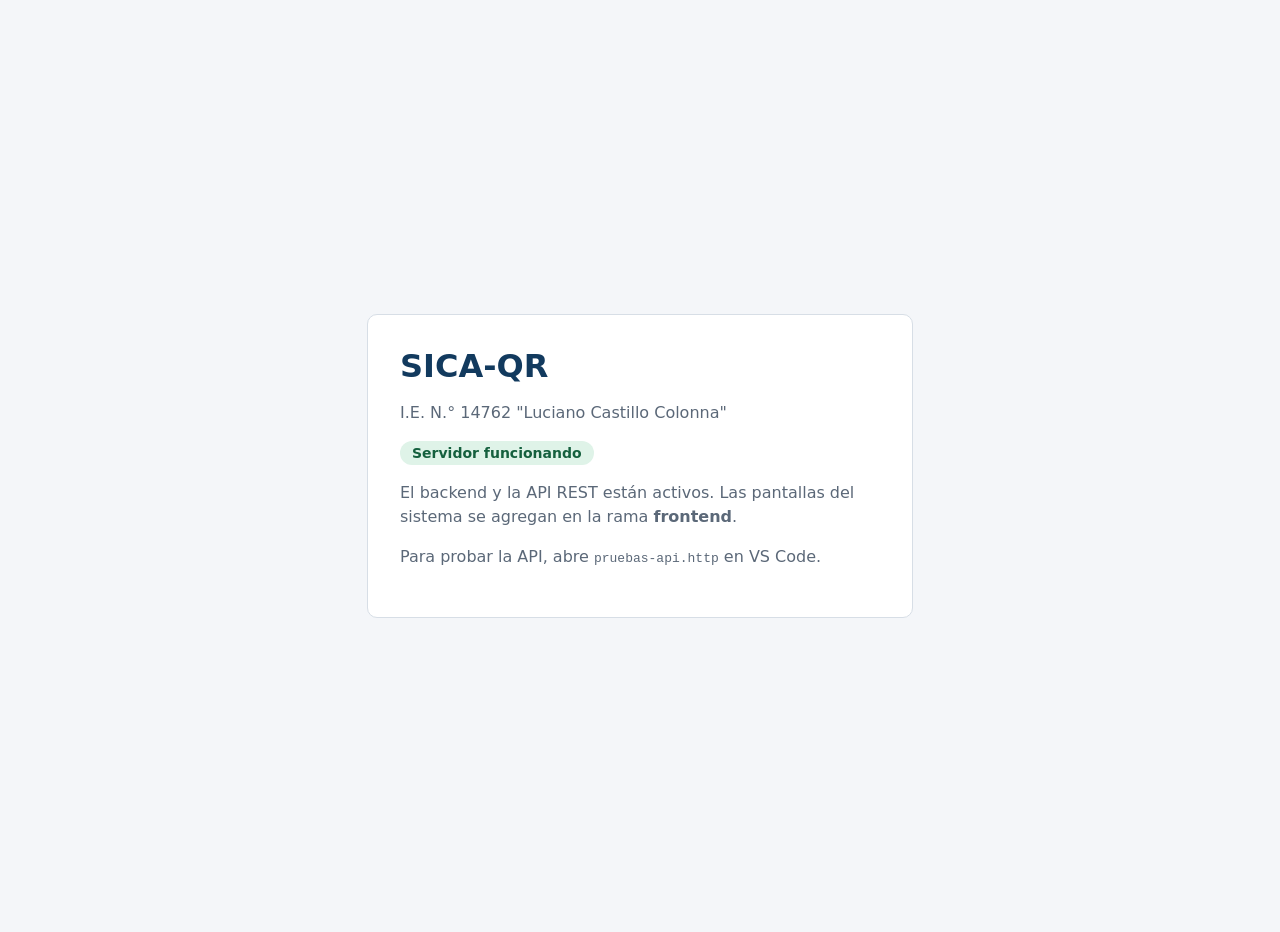
==== src/main/resources/static/index.html @ 2e221d0b "Agrega la pagina de inicio del servidor" ====
<!DOCTYPE html>
<html lang="es">
<head>
    <meta charset="UTF-8">
    <meta name="viewport" content="width=device-width, initial-scale=1">
    <title>SICA-QR</title>
    <style>
        body { font-family: "Segoe UI", system-ui, sans-serif; background: #f4f6f9; color: #1e2a38;
               display: flex; min-height: 100vh; align-items: center; justify-content: center; margin: 0; padding: 16px; }
        .caja { background: #fff; border: 1px solid #d7dee6; border-radius: 10px; padding: 32px; max-width: 480px; }
        h1 { margin: 0 0 4px; color: #123a5e; }
        p { color: #5b6878; line-height: 1.5; }
        .ok { display: inline-block; background: #dff3e8; color: #15603e; padding: 4px 12px;
              border-radius: 12px; font-weight: 600; font-size: 14px; }
    </style>
</head>
<body>
<div class="caja">
    <h1>SICA-QR</h1>
    <p>I.E. N.° 14762 "Luciano Castillo Colonna"</p>
    <span class="ok">Servidor funcionando</span>
    <p>El backend y la API REST están activos. Las pantallas del sistema
       se agregan en la rama <strong>frontend</strong>.</p>
    <p>Para probar la API, abre <code>pruebas-api.http</code> en VS Code.</p>
</div>
</body>
</html>
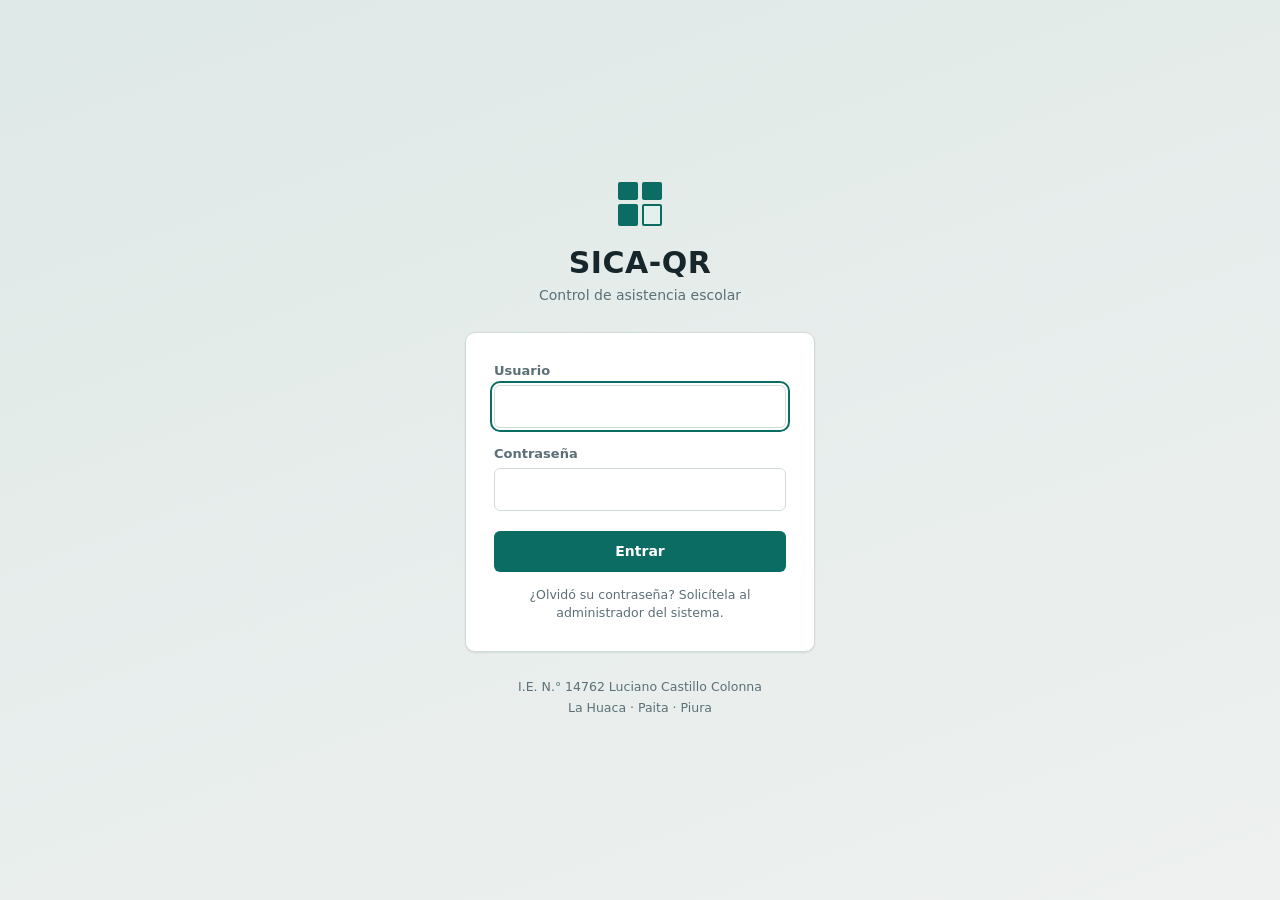
==== commit eeca7b9c: "Implementa el inicio de sesion (V01) y los estilos del sistema" ====
--- a/src/main/resources/static/index.html
+++ b/src/main/resources/static/index.html
@@ -1,27 +1,43 @@
 <!DOCTYPE html>
 <html lang="es">
 <head>
-    <meta charset="UTF-8">
-    <meta name="viewport" content="width=device-width, initial-scale=1">
-    <title>SICA-QR</title>
-    <style>
-        body { font-family: "Segoe UI", system-ui, sans-serif; background: #f4f6f9; color: #1e2a38;
-               display: flex; min-height: 100vh; align-items: center; justify-content: center; margin: 0; padding: 16px; }
-        .caja { background: #fff; border: 1px solid #d7dee6; border-radius: 10px; padding: 32px; max-width: 480px; }
-        h1 { margin: 0 0 4px; color: #123a5e; }
-        p { color: #5b6878; line-height: 1.5; }
-        .ok { display: inline-block; background: #dff3e8; color: #15603e; padding: 4px 12px;
-              border-radius: 12px; font-weight: 600; font-size: 14px; }
-    </style>
+  <meta charset="UTF-8">
+  <meta name="viewport" content="width=device-width, initial-scale=1.0">
+  <title>SICA-QR · Inicio de sesión</title>
+  <link rel="stylesheet" href="css/estilos.css">
 </head>
 <body>
-<div class="caja">
+
+<!-- V01 · Inicio de sesión (RF-12, RNF-04) -->
+<div class="acceso">
+  <div class="acceso-marca">
+    <div class="logo-qr" aria-hidden="true">
+      <span></span><span></span><span></span><span></span>
+    </div>
     <h1>SICA-QR</h1>
-    <p>I.E. N.° 14762 "Luciano Castillo Colonna"</p>
-    <span class="ok">Servidor funcionando</span>
-    <p>El backend y la API REST están activos. Las pantallas del sistema
-       se agregan en la rama <strong>frontend</strong>.</p>
-    <p>Para probar la API, abre <code>pruebas-api.http</code> en VS Code.</p>
+    <p>Control de asistencia escolar</p>
+  </div>
+
+  <form class="acceso-form" id="formulario" novalidate>
+    <div class="mensaje-error" id="error" hidden></div>
+
+    <label for="usuario">Usuario</label>
+    <input id="usuario" type="text" autocomplete="username" required autofocus>
+
+    <label for="clave">Contraseña</label>
+    <input id="clave" type="password" autocomplete="current-password" required>
+
+    <button class="boton-principal" type="submit" id="boton-entrar">Entrar</button>
+    <p class="acceso-nota">¿Olvidó su contraseña? Solicítela al administrador del sistema.</p>
+  </form>
+
+  <p class="acceso-pie">
+    I.E. N.° 14762 Luciano Castillo Colonna<br>
+    La Huaca · Paita · Piura
+  </p>
 </div>
+
+<script src="js/comun.js"></script>
+<script src="js/login.js"></script>
 </body>
 </html>
--- a/src/main/resources/static/css/estilos.css
+++ b/src/main/resources/static/css/estilos.css
@@ -0,0 +1,552 @@
+/* ===========================================================
+   SICA-QR · Hoja de estilos
+   Basada en los prototipos de interfaz del proyecto.
+   =========================================================== */
+
+:root {
+  --tinta:        #17262b;
+  --tinta-suave:  #5b6f77;
+  --papel:        #eef1f0;
+  --blanco:       #ffffff;
+  --linea:        #d3dbd9;
+
+  --marca:        #0a6c62;
+  --marca-oscura: #075048;
+  --marca-clara:  #e2f0ee;
+
+  --puntual:      #0d7a52;
+  --tardanza:     #a86a06;
+  --falta:        #a52f2f;
+  --sin-red:      #4a5c70;
+
+  --radio:        6px;
+  --sombra:       0 1px 2px rgba(23, 38, 43, .10);
+}
+
+* { box-sizing: border-box; }
+
+body {
+  margin: 0;
+  font-family: "Segoe UI", system-ui, -apple-system, Roboto, Arial, sans-serif;
+  font-size: 15px;
+  line-height: 1.5;
+  color: var(--tinta);
+  background: var(--papel);
+}
+
+h1, h2 { margin: 0; font-weight: 600; }
+p { margin: 0; }
+
+/* ---------- Botones ---------- */
+.boton-principal,
+.boton-secundario,
+.boton-peligro {
+  font: inherit;
+  font-size: 14px;
+  padding: 9px 18px;
+  border-radius: var(--radio);
+  cursor: pointer;
+  border: 1px solid transparent;
+}
+.boton-principal { background: var(--marca); color: #fff; font-weight: 600; }
+.boton-principal:hover { background: var(--marca-oscura); }
+.boton-secundario { background: var(--blanco); color: var(--tinta); border-color: var(--linea); }
+.boton-secundario:hover { border-color: var(--tinta-suave); }
+.boton-peligro { background: var(--blanco); color: var(--falta); border-color: #e0bcbc; }
+.boton-peligro:hover { background: #fbf1f1; }
+
+:focus-visible { outline: 2px solid var(--marca); outline-offset: 2px; }
+
+/* ---------- Logo ---------- */
+.logo-qr {
+  width: 44px; height: 44px;
+  display: grid;
+  grid-template-columns: 1fr 1fr;
+  gap: 4px;
+}
+.logo-qr span { background: var(--marca); border-radius: 2px; }
+.logo-qr span:nth-child(4) { background: var(--marca-clara); border: 2px solid var(--marca); }
+.logo-qr.chico { width: 26px; height: 26px; gap: 2px; }
+
+/* ===========================================================
+   1 · INGRESO
+   =========================================================== */
+.acceso {
+  min-height: 100vh;
+  display: flex;
+  flex-direction: column;
+  justify-content: center;
+  align-items: center;
+  padding: 40px 20px;
+  background: linear-gradient(160deg, #dfe9e7, var(--papel));
+}
+.acceso-marca { text-align: center; margin-bottom: 26px; }
+.acceso-marca .logo-qr { margin: 0 auto 14px; }
+.acceso-marca h1 { font-size: 30px; letter-spacing: .5px; }
+.acceso-marca p { color: var(--tinta-suave); font-size: 14px; }
+
+.acceso-form {
+  width: 100%;
+  max-width: 350px;
+  background: var(--blanco);
+  padding: 28px;
+  border: 1px solid var(--linea);
+  border-radius: 10px;
+  box-shadow: var(--sombra);
+}
+.acceso-form label {
+  display: block;
+  font-size: 13px;
+  font-weight: 600;
+  margin-bottom: 5px;
+  color: var(--tinta-suave);
+}
+.acceso-form input,
+.acceso-form select {
+  width: 100%;
+  font: inherit;
+  padding: 9px 11px;
+  margin-bottom: 16px;
+  border: 1px solid var(--linea);
+  border-radius: var(--radio);
+  background: var(--blanco);
+}
+.acceso-form .boton-principal { width: 100%; margin-top: 4px; }
+.acceso-nota { font-size: 12.5px; color: var(--tinta-suave); text-align: center; margin-top: 14px; }
+.acceso-pie {
+  margin-top: 24px;
+  text-align: center;
+  font-size: 12.5px;
+  color: var(--tinta-suave);
+  line-height: 1.7;
+}
+
+/* ===========================================================
+   ESTRUCTURA DE LAS PANTALLAS DE ESCRITORIO
+   =========================================================== */
+.app {
+  display: flex;
+  min-height: 100vh;
+}
+
+.menu {
+  width: 220px;
+  flex-shrink: 0;
+  background: #17303a;
+  color: #c3d2d3;
+  display: flex;
+  flex-direction: column;
+}
+.menu-marca {
+  display: flex;
+  align-items: center;
+  gap: 10px;
+  padding: 18px 18px;
+  color: #fff;
+  border-bottom: 1px solid #2a4650;
+}
+.menu-marca .logo-qr span { background: #3fbfae; }
+.menu-marca .logo-qr span:nth-child(4) { background: transparent; border-color: #3fbfae; }
+.menu nav { padding: 12px 0; flex: 1; }
+.menu nav a {
+  display: block;
+  padding: 10px 18px;
+  color: #c3d2d3;
+  text-decoration: none;
+  font-size: 14px;
+}
+.menu nav a:hover { background: #1f3d48; color: #fff; }
+.menu nav a.activo {
+  background: #1f3d48;
+  color: #fff;
+  font-weight: 600;
+  box-shadow: inset 3px 0 0 #3fbfae;
+}
+.menu-usuario {
+  padding: 16px 18px;
+  border-top: 1px solid #2a4650;
+  font-size: 13px;
+}
+.menu-usuario span { display: block; color: #fff; font-weight: 600; }
+.menu-usuario small { color: #8ba3a6; }
+
+.contenido { flex: 1; padding: 26px 30px; min-width: 0; }
+
+.cabecera {
+  display: flex;
+  justify-content: space-between;
+  align-items: flex-start;
+  gap: 20px;
+  margin-bottom: 22px;
+  flex-wrap: wrap;
+}
+.cabecera h1 { font-size: 23px; }
+.cabecera p { font-size: 13.5px; color: var(--tinta-suave); margin-top: 3px; }
+.pastilla-conexion {
+  font-size: 12.5px;
+  font-weight: 600;
+  padding: 5px 12px;
+  border-radius: 20px;
+  color: var(--puntual);
+  background: #e4f2eb;
+  border: 1px solid #bcdccb;
+}
+.exportar { display: flex; gap: 8px; }
+
+/* ---------- Filtros ---------- */
+.filtros {
+  display: flex;
+  gap: 14px;
+  align-items: flex-end;
+  flex-wrap: wrap;
+  padding: 14px 16px;
+  margin-bottom: 18px;
+  background: var(--blanco);
+  border: 1px solid var(--linea);
+  border-radius: var(--radio);
+}
+.filtros label { font-size: 12.5px; font-weight: 600; color: var(--tinta-suave); }
+.filtros select,
+.filtros input {
+  display: block;
+  font: inherit;
+  font-size: 14px;
+  font-weight: 400;
+  color: var(--tinta);
+  margin-top: 4px;
+  padding: 7px 10px;
+  border: 1px solid var(--linea);
+  border-radius: var(--radio);
+  background: var(--blanco);
+}
+
+/* ---------- Resumen numérico ---------- */
+.resumen {
+  display: grid;
+  grid-template-columns: repeat(4, 1fr);
+  gap: 14px;
+  margin-bottom: 20px;
+}
+.dato {
+  background: var(--blanco);
+  border: 1px solid var(--linea);
+  border-radius: var(--radio);
+  padding: 14px 16px;
+}
+.dato strong { display: block; font-size: 26px; font-weight: 600; line-height: 1.1; }
+.dato span { font-size: 12.5px; color: var(--tinta-suave); }
+.c-puntual  { color: var(--puntual); }
+.c-tardanza { color: var(--tardanza); }
+.c-falta    { color: var(--falta); }
+
+/* ---------- Tabla ---------- */
+.tabla {
+  width: 100%;
+  border-collapse: collapse;
+  background: var(--blanco);
+  border: 1px solid var(--linea);
+  border-radius: var(--radio);
+  overflow: hidden;
+  font-size: 14px;
+}
+.tabla th {
+  text-align: left;
+  font-size: 12.5px;
+  font-weight: 600;
+  color: var(--tinta-suave);
+  padding: 11px 14px;
+  background: #e7ecea;
+  border-bottom: 1px solid var(--linea);
+}
+.tabla td { padding: 11px 14px; border-bottom: 1px solid #e6ecea; }
+.tabla tbody tr:last-child td { border-bottom: 0; }
+.tabla.compacta { font-size: 13.5px; }
+.tabla.compacta th,
+.tabla.compacta td { padding: 9px 12px; }
+
+/* ---------- Estados de asistencia ---------- */
+.estado {
+  display: inline-block;
+  font-size: 12.5px;
+  font-weight: 600;
+  padding: 3px 10px;
+  border-radius: 20px;
+  border: 1px solid;
+}
+.estado.puntual  { color: var(--puntual);  background: #e4f2eb; border-color: #b9d9c7; }
+.estado.tardanza { color: var(--tardanza); background: #fbf1de; border-color: #e8d3a4; }
+.estado.falta    { color: var(--falta);    background: #f9e9e9; border-color: #e2bebe; }
+.estado.pendiente-chip { color: var(--sin-red); background: #e9edf1; border-color: #c8d2dc; }
+.estado.aprobado { color: var(--puntual); background: #e4f2eb; border-color: #b9d9c7; }
+
+.enviado   { font-size: 13px; color: var(--tinta-suave); }
+.pendiente { font-size: 13px; color: var(--tardanza); font-weight: 600; }
+
+/* ---------- Dos columnas ---------- */
+.dos-columnas {
+  display: grid;
+  grid-template-columns: 340px 1fr;
+  gap: 18px;
+  align-items: start;
+}
+
+/* ---------- Justificaciones ---------- */
+.lista {
+  background: var(--blanco);
+  border: 1px solid var(--linea);
+  border-radius: var(--radio);
+  overflow: hidden;
+}
+.solicitud {
+  display: flex;
+  justify-content: space-between;
+  align-items: center;
+  gap: 10px;
+  padding: 13px 15px;
+  border-bottom: 1px solid #e6ecea;
+  cursor: pointer;
+}
+.solicitud:last-child { border-bottom: 0; }
+.solicitud:hover { background: #f3f7f6; }
+.solicitud.seleccionada { background: var(--marca-clara); box-shadow: inset 3px 0 0 var(--marca); }
+.solicitud strong { display: block; font-size: 14px; font-weight: 600; }
+.solicitud span:not(.estado) { font-size: 12.5px; color: var(--tinta-suave); }
+
+.detalle {
+  background: var(--blanco);
+  border: 1px solid var(--linea);
+  border-radius: var(--radio);
+  padding: 22px 24px;
+}
+.detalle h2 { font-size: 19px; margin-bottom: 16px; }
+.detalle dl {
+  display: grid;
+  grid-template-columns: 150px 1fr;
+  gap: 9px 16px;
+  margin: 0 0 18px;
+  font-size: 14px;
+}
+.detalle dt { font-weight: 600; color: var(--tinta-suave); font-size: 13px; }
+.detalle dd { margin: 0; }
+
+.adjunto {
+  display: flex;
+  justify-content: space-between;
+  align-items: center;
+  gap: 12px;
+  padding: 12px 14px;
+  background: var(--papel);
+  border: 1px solid var(--linea);
+  border-radius: var(--radio);
+  font-size: 13.5px;
+}
+.advertencia {
+  margin: 16px 0;
+  padding: 11px 14px;
+  font-size: 13px;
+  color: #6a5410;
+  background: #fdf5e2;
+  border: 1px solid #ecd9a6;
+  border-radius: var(--radio);
+}
+.acciones { display: flex; gap: 10px; }
+
+/* ---------- Reportes ---------- */
+.panel {
+  background: var(--blanco);
+  border: 1px solid var(--linea);
+  border-radius: var(--radio);
+  padding: 20px 22px;
+}
+.panel h2 { font-size: 16px; margin-bottom: 16px; }
+
+.barras { list-style: none; margin: 0; padding: 0; }
+.barras li {
+  display: grid;
+  grid-template-columns: 52px 1fr 32px;
+  align-items: center;
+  gap: 12px;
+  margin-bottom: 11px;
+}
+.barras .etiqueta { font-size: 13px; color: var(--tinta-suave); }
+.barras .barra {
+  height: 20px;
+  border-radius: 3px;
+  background: linear-gradient(to right, var(--marca) var(--v), #e7ecea var(--v));
+}
+.barras .valor { font-size: 13.5px; font-weight: 600; text-align: right; }
+
+.pie-panel {
+  margin-top: 14px;
+  font-size: 12.5px;
+  color: var(--tinta-suave);
+  line-height: 1.55;
+}
+
+
+/* ===========================================================
+   COMPONENTES DEL SISTEMA
+   =========================================================== */
+
+.boton-principal:disabled,
+.boton-secundario:disabled,
+.boton-peligro:disabled { opacity: .5; cursor: not-allowed; }
+.boton-chico { padding: 5px 11px; font-size: 13px; }
+
+/* ---------- Menu: cerrar sesion ---------- */
+.menu-usuario button {
+  margin-top: 10px;
+  font: inherit; font-size: 12.5px;
+  padding: 5px 12px;
+  color: #c3d2d3; background: transparent;
+  border: 1px solid #3a5a64; border-radius: 20px; cursor: pointer;
+}
+.menu-usuario button:hover { color: #fff; border-color: #6b8f96; }
+
+.pastilla-conexion.sin-conexion { color: #6a5410; background: #fdf5e2; border-color: #ecd9a6; }
+
+/* ---------- Mensajes ---------- */
+.mensaje-error {
+  margin-bottom: 14px; padding: 10px 12px; font-size: 13.5px;
+  color: var(--falta); background: #f9e9e9; border: 1px solid #e2bebe; border-radius: var(--radio);
+}
+.aviso-flotante {
+  position: fixed; right: 20px; bottom: 20px; z-index: 50;
+  max-width: 360px; padding: 12px 16px; font-size: 14px;
+  color: #fff; background: var(--tinta); border-radius: var(--radio);
+  box-shadow: 0 6px 18px rgba(0,0,0,.2);
+}
+.aviso-flotante.error { background: var(--falta); }
+.aviso-flotante.ok { background: var(--puntual); }
+
+.vacio { text-align: center; color: var(--tinta-suave); padding: 26px 14px !important; font-size: 13.5px; }
+.nota-avance {
+  margin-bottom: 18px; padding: 10px 14px; font-size: 13px;
+  color: #2a5b8a; background: #eaf2fa; border: 1px solid #c3d8e8; border-radius: var(--radio);
+}
+.tabla tbody tr.clicable { cursor: pointer; }
+.tabla tbody tr.clicable:hover { background: #f3f7f6; }
+.tabla tbody tr.seleccionada { background: var(--marca-clara); }
+.envoltura-tabla { overflow-x: auto; }
+
+/* ---------- V02 · Panel ---------- */
+.subtitulo { font-size: 13px; font-weight: 600; color: var(--tinta-suave); margin: 4px 0 10px; letter-spacing: .3px; }
+.atajos { display: grid; grid-template-columns: repeat(auto-fill, minmax(190px, 1fr)); gap: 14px; margin-bottom: 22px; }
+.atajo {
+  display: block; text-decoration: none; color: inherit;
+  background: var(--blanco); border: 1px solid var(--linea); border-radius: var(--radio); padding: 16px;
+}
+.atajo:hover { border-color: var(--marca); }
+.atajo .ico {
+  width: 34px; height: 34px; border-radius: 7px; background: var(--marca-clara);
+  display: flex; align-items: center; justify-content: center; margin-bottom: 10px;
+}
+.atajo .ico span { width: 14px; height: 14px; border: 2px solid var(--marca); border-radius: 3px; display: block; }
+.atajo strong { display: block; font-size: 14px; margin-bottom: 3px; }
+.atajo small { font-size: 12px; color: var(--tinta-suave); line-height: 1.45; }
+.barras li { grid-template-columns: 150px 1fr 48px; }
+
+/* ---------- V03 · Credenciales ---------- */
+.dos-tercios { display: grid; grid-template-columns: 1.6fr 1fr; gap: 18px; align-items: start; }
+.credencial-vista {
+  border: 1px solid var(--linea); border-radius: var(--radio); background: var(--blanco);
+  padding: 18px; text-align: center; position: sticky; top: 20px;
+}
+.credencial-vista img { width: 170px; height: 170px; margin: 12px auto; display: block; border: 1px solid var(--linea); }
+.credencial-vista .sin-qr {
+  width: 170px; height: 170px; margin: 12px auto; display: flex; align-items: center; justify-content: center;
+  border: 1px dashed var(--linea); color: var(--tinta-suave); font-size: 13px; padding: 10px;
+}
+.token { font-family: ui-monospace, Menlo, Consolas, monospace; font-size: 11px; color: var(--tinta-suave); word-break: break-all; margin-top: 8px; }
+.leyenda { font-size: 12.5px; color: var(--tinta-suave); margin-top: 12px; line-height: 1.6; }
+.credencial-vista .acciones { flex-direction: column; margin-top: 14px; }
+.credencial-vista .acciones button { width: 100%; }
+.form-revocar { margin-top: 12px; text-align: left; }
+.form-revocar label { font-size: 12.5px; font-weight: 600; color: var(--tinta-suave); }
+.form-revocar input {
+  display: block; width: 100%; font: inherit; font-size: 14px; margin: 4px 0 10px;
+  padding: 7px 10px; border: 1px solid var(--linea); border-radius: var(--radio);
+}
+
+/* Impresion de credenciales: solo se imprimen las tarjetas */
+.zona-impresion { display: none; }
+@media print {
+  body { background: #fff; }
+  .app, .aviso-flotante { display: none !important; }
+  .zona-impresion { display: grid; grid-template-columns: repeat(3, 1fr); gap: 10mm; }
+  .tarjeta-impresa {
+    border: 1px solid #999; border-radius: 4mm; padding: 5mm; text-align: center;
+    break-inside: avoid; font-size: 10pt;
+  }
+  .tarjeta-impresa img { width: 40mm; height: 40mm; }
+  .tarjeta-impresa strong { display: block; margin-top: 2mm; }
+  .tarjeta-impresa small { color: #555; }
+}
+
+/* ---------- V04 · Registro de ingreso ---------- */
+.registro { display: grid; grid-template-columns: minmax(300px, 420px) 1fr; gap: 20px; align-items: start; }
+.tarjeta { background: var(--blanco); border: 1px solid var(--linea); border-radius: 10px; overflow: hidden; }
+.pestanas { display: flex; border-bottom: 1px solid var(--linea); }
+.pestanas button {
+  flex: 1; font: inherit; font-size: 13.5px; padding: 12px 6px; background: var(--blanco);
+  border: 0; color: var(--tinta-suave); cursor: pointer;
+}
+.pestanas button.activo { color: var(--marca); font-weight: 600; box-shadow: inset 0 -3px 0 var(--marca); }
+.cuerpo-tarjeta { padding: 16px; }
+#lector {
+  width: 100%; min-height: 240px; background: #16262b; border-radius: 8px; overflow: hidden;
+  display: flex; align-items: center; justify-content: center; color: #9fb3b0; font-size: 13px; text-align: center;
+}
+#lector video { border-radius: 8px; }
+.fila-botones { display: flex; gap: 8px; margin-top: 12px; }
+.fila-botones button { flex: 1; }
+.campo { margin-top: 14px; }
+.campo label { font-size: 12.5px; font-weight: 600; color: var(--tinta-suave); }
+.campo input {
+  display: block; width: 100%; font: inherit; font-size: 14px; margin-top: 4px;
+  padding: 8px 10px; border: 1px solid var(--linea); border-radius: var(--radio);
+}
+.campo .ayuda { font-size: 12px; color: var(--tinta-suave); margin-top: 4px; }
+
+.verificacion {
+  display: flex; gap: 14px; align-items: center; padding: 16px;
+  background: var(--marca-clara); border: 1px solid #bcd9d5; border-radius: 8px; margin-bottom: 14px;
+}
+.verificacion.error { background: #f9e9e9; border-color: #e2bebe; }
+.verificacion.espera { background: var(--blanco); border-style: dashed; border-color: var(--linea); }
+.foto {
+  width: 64px; height: 64px; flex-shrink: 0; border-radius: 50%; overflow: hidden;
+  background: #dde5e3; display: flex; align-items: flex-end; justify-content: center;
+}
+.verificacion-datos .nombre { font-size: 17px; font-weight: 600; line-height: 1.25; }
+.verificacion-datos .seccion { font-size: 13px; color: var(--tinta-suave); margin: 2px 0 7px; }
+.verificacion-datos .detalle-msg { font-size: 13px; color: var(--tinta-suave); margin-top: 6px; }
+.aviso-cola {
+  margin-bottom: 14px; padding: 10px 12px; font-size: 12.5px; color: #6a5410;
+  background: #fdf5e2; border: 1px solid #ecd9a6; border-radius: var(--radio);
+}
+
+/* ---------- V08 · Niveles de alerta ---------- */
+.nivel { display: inline-block; font-size: 12px; font-weight: 600; padding: 2px 9px; border-radius: 20px; border: 1px solid; }
+.nivel.INFORMATIVA { color: #2a6ea8; background: #e8f0f8; border-color: #c3d8e8; }
+.nivel.PREVENTIVA  { color: var(--tardanza); background: #fbf1de; border-color: #e8d3a4; }
+.nivel.CRITICA     { color: var(--falta); background: #f9e9e9; border-color: #e2bebe; }
+.canal { font-size: 12.5px; color: var(--tinta-suave); }
+
+/* ---------- Pantallas angostas ---------- */
+@media (max-width: 900px) {
+  .app { flex-direction: column; }
+  .menu { width: 100%; }
+  .menu nav { display: flex; flex-wrap: wrap; }
+  .resumen { grid-template-columns: repeat(2, 1fr); }
+  .dos-columnas, .dos-tercios, .registro { grid-template-columns: 1fr; }
+  .credencial-vista { position: static; }
+  .contenido { padding: 20px 16px; }
+  .barras li { grid-template-columns: 90px 1fr 44px; }
+  .detalle dl { grid-template-columns: 1fr; gap: 2px 0; }
+  .detalle dd { margin-bottom: 8px; }
+}
+
+/* Evita el desborde horizontal en pantallas angostas */
+.registro > *, .dos-tercios > *, .dos-columnas > * { min-width: 0; }
+.tabla .estado, .tabla td.nw { white-space: nowrap; }
